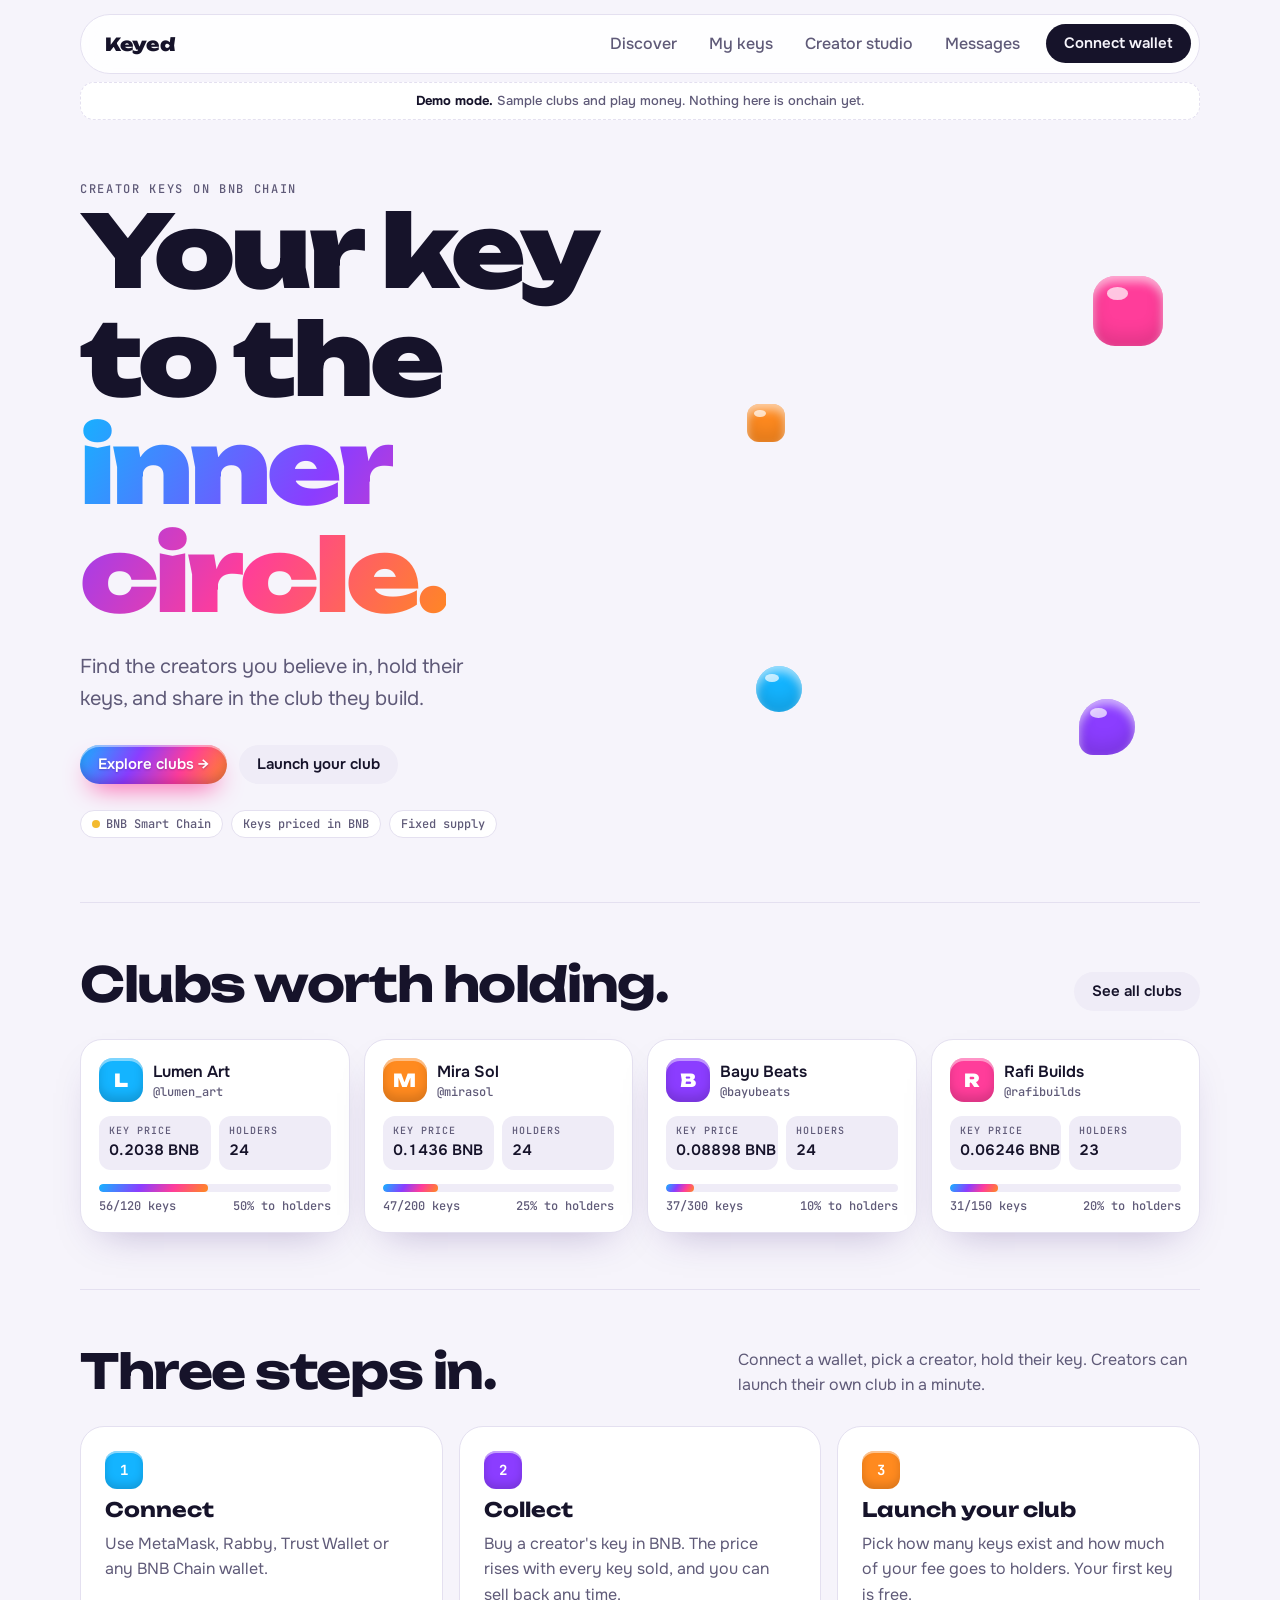
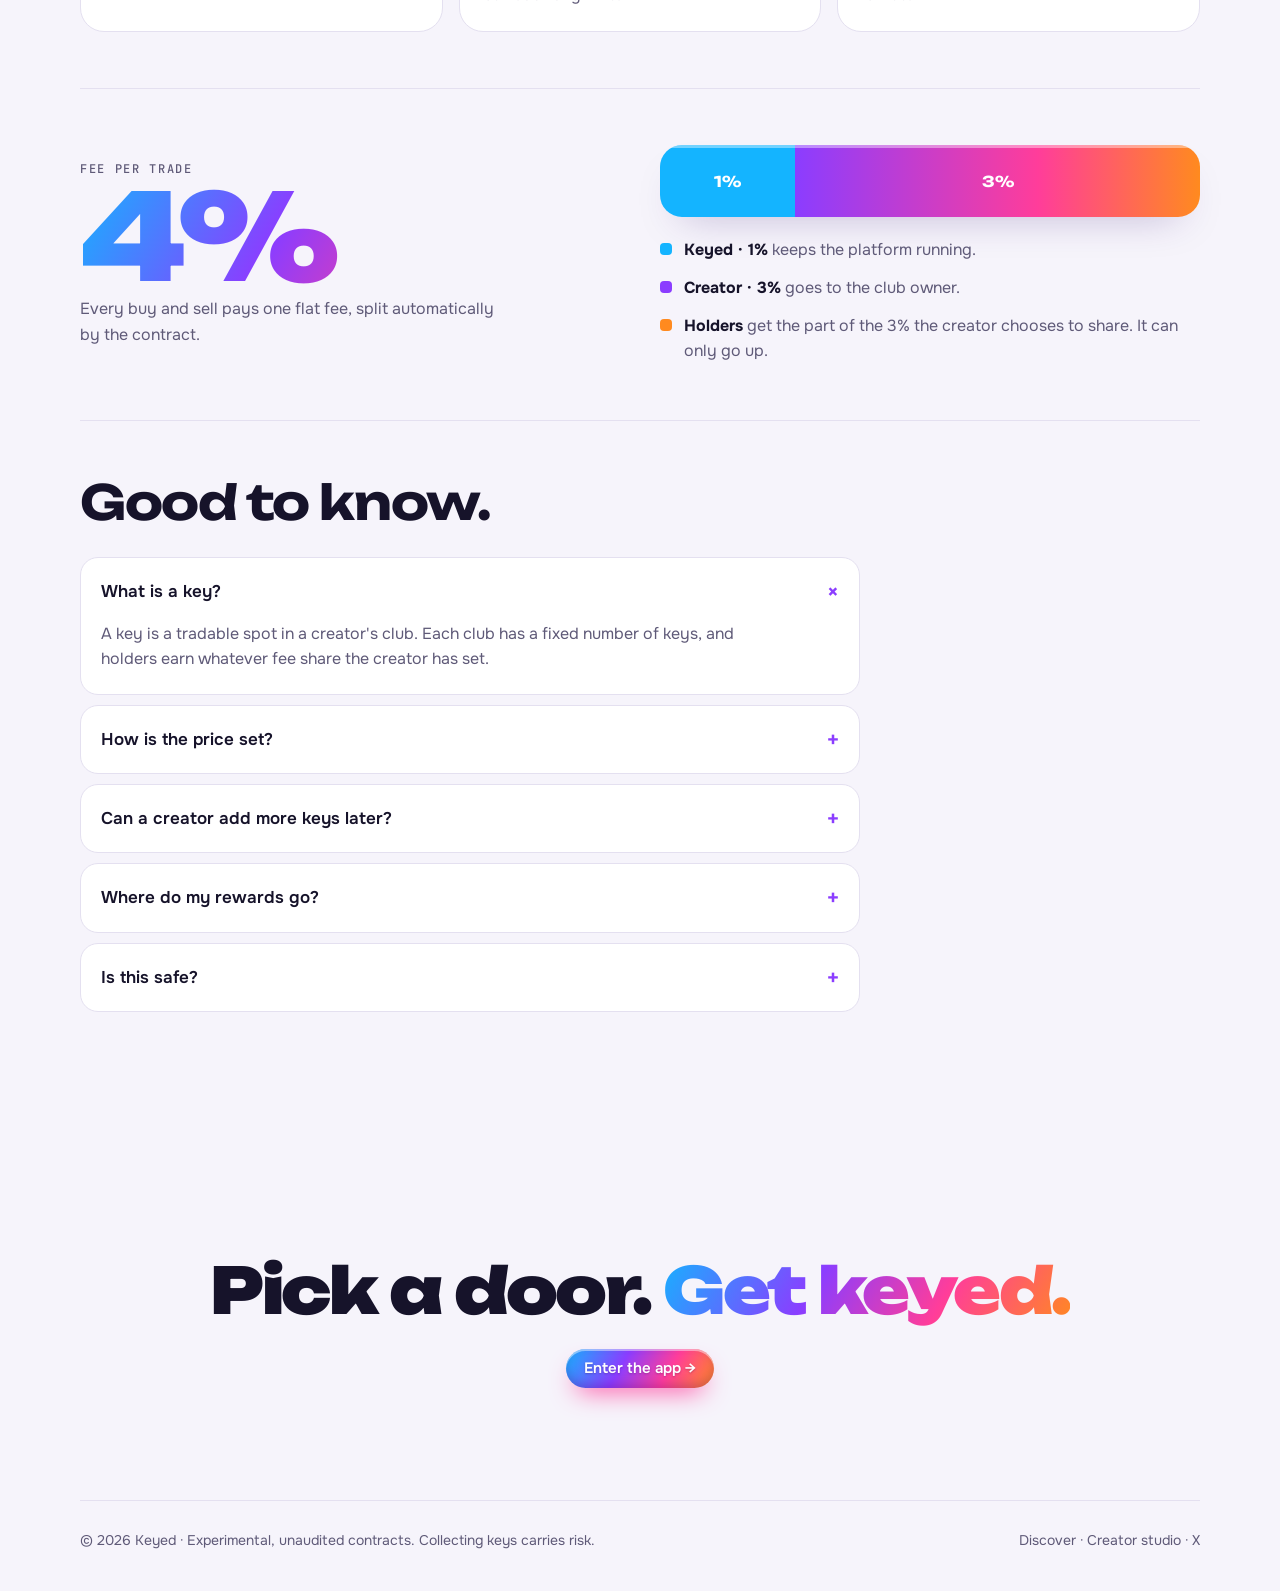
==== keyed-upload/index.html @ 1e24f91c "a" ====
<!doctype html>
<html lang="en">
<head>
<meta charset="utf-8">
<meta name="viewport" content="width=device-width, initial-scale=1, viewport-fit=cover">
<title>Keyed</title>
<meta name="description" content="Your key to the inner circle. Collect creator keys on BNB Chain.">
<meta name="theme-color" content="#f6f4fb">
<link rel="icon" type="image/webp" href="logo.webp">
<link rel="preconnect" href="https://fonts.googleapis.com">
<link rel="preconnect" href="https://fonts.gstatic.com" crossorigin>
<link rel="stylesheet" href="https://fonts.googleapis.com/css2?family=Unbounded:wght@500;700;900&family=Onest:wght@400;500;600;700&family=JetBrains+Mono:wght@500&display=swap">
<link rel="stylesheet" href="styles.css">
</head>
<body>
<div class="wrap">
  <nav class="nav">
    <div class="bar">
      <a class="brand" href="#/" aria-label="Keyed home"><img src="logo.webp" alt="">Keyed</a>
      <div class="links">
        <a href="#/explore" data-nav="explore">Discover</a>
        <a href="#/me" data-nav="me">My keys</a>
        <a href="#/launch" data-nav="launch">Creator studio</a>
        <a href="#/messages" data-nav="messages">Messages</a>
      </div>
      <button class="btn btn-dark" id="wallet" type="button">Connect wallet</button>
    </div>
    <div class="banner" id="banner" hidden></div>
  </nav>
  <main id="view" tabindex="-1"></main>
  <footer class="foot">
    <span>© 2026 Keyed · Experimental, unaudited contracts. Collecting keys carries risk.</span>
    <span><a href="#/explore">Discover</a> · <a href="#/launch">Creator studio</a> · <a id="xlink" href="https://x.com/" target="_blank" rel="noopener">X</a></span>
  </footer>
</div>
<nav class="dock" aria-label="App">
  <a href="#/explore" data-nav="explore"><svg viewBox="0 0 24 24" aria-hidden="true"><circle cx="12" cy="12" r="9"/><path d="m15.5 8.5-2 5-5 2 2-5z"/></svg>Discover</a>
  <a href="#/me" data-nav="me"><svg viewBox="0 0 24 24" aria-hidden="true"><circle cx="8" cy="12" r="4"/><path d="M12 12h9m-3 0v3m-3-3v2"/></svg>My keys</a>
  <a href="#/launch" data-nav="launch"><svg viewBox="0 0 24 24" aria-hidden="true"><path d="M12 3l2.2 5.8L20 11l-5.8 2.2L12 19l-2.2-5.8L4 11l5.8-2.2z"/></svg>Studio</a>
  <a href="#/messages" data-nav="messages"><svg viewBox="0 0 24 24" aria-hidden="true"><path d="M4 5h16v11H9l-5 4z"/></svg>Messages</a>
</nav>
<div class="toast" id="toast" role="status" hidden></div>
<div class="modal" id="walletModal" hidden>
  <div class="modal-card" role="dialog" aria-modal="true" aria-labelledby="wmTitle">
    <h3 id="wmTitle">Connect a wallet</h3>
    <div id="walletList" class="wallet-list"></div>
    <button class="btn btn-ghost" id="wmClose" type="button">Cancel</button>
  </div>
</div>
<script src="config.js"></script>
<script src="vendor/ethers.umd.min.js"></script>
<script src="app.js"></script>
<script type="module" src="privy.js"></script>
</body>
</html>
---- keyed-upload/styles.css ----
/* Layout: floating pill nav over a calm lilac ground; jelly-candy color is saved for keys, avatars and primary actions. */
:root{
  --bg:#f6f4fb;
  --surface:#ffffff;
  --sunk:#efecf7;
  --ink:#16132a;
  --muted:#5f5a78;
  --line:#e4e0f0;
  --cyan:#14b4ff;
  --violet:#8b3dff;
  --pink:#ff3d9a;
  --orange:#ff8a1f;
  --good:#0f9d63;
  --bad:#e5484d;
  --jelly:linear-gradient(120deg,var(--cyan),var(--violet) 38%,var(--pink) 68%,var(--orange));
  --shadow:0 18px 40px -22px rgba(60,30,120,.35);
  --display:"Unbounded","Arial Black",system-ui,sans-serif;
  --body:"Onest",system-ui,-apple-system,"Segoe UI",sans-serif;
  --mono:"JetBrains Mono",ui-monospace,Menlo,monospace;
  color-scheme:light;
}
@media (prefers-color-scheme:dark){:root:not([data-theme="light"]){
  --bg:#0f0d1c;--surface:#1a1730;--sunk:#14122a;--ink:#f3f0ff;--muted:#a9a3c6;--line:#2c2846;
  --good:#3ccf8e;--bad:#ff6b70;--shadow:0 18px 40px -22px rgba(0,0,0,.7);color-scheme:dark}}
:root[data-theme="dark"]{
  --bg:#0f0d1c;--surface:#1a1730;--sunk:#14122a;--ink:#f3f0ff;--muted:#a9a3c6;--line:#2c2846;
  --good:#3ccf8e;--bad:#ff6b70;--shadow:0 18px 40px -22px rgba(0,0,0,.7);color-scheme:dark}

*{box-sizing:border-box}
html{-webkit-text-size-adjust:100%}
body{margin:0;background:var(--bg);color:var(--ink);font:400 16px/1.6 var(--body);padding-inline:16px;overflow-x:hidden;padding-bottom:env(safe-area-inset-bottom,0px)}
img{max-width:100%}
[hidden]{display:none!important}
.wrap{max-width:1120px;margin:0 auto}
a{color:inherit}
:focus-visible{outline:3px solid var(--violet);outline-offset:3px;border-radius:8px}
h1,h2,h3{font-family:var(--display);text-wrap:balance;margin:0;line-height:1.08}
p{margin:0}
.eyebrow{font:500 12px/1.2 var(--mono);letter-spacing:.14em;text-transform:uppercase;color:var(--muted)}
.grad{background:var(--jelly);-webkit-background-clip:text;background-clip:text;color:transparent}
.muted{color:var(--muted)}
.mono{font-family:var(--mono);font-size:.9em}
.num{font-variant-numeric:tabular-nums}
.up{color:var(--good)}.down{color:var(--bad)}

/* nav */
.nav{position:sticky;top:env(safe-area-inset-top,0px);z-index:10;padding-block:14px}
.bar{display:flex;align-items:center;gap:12px;background:color-mix(in srgb,var(--surface) 84%,transparent);-webkit-backdrop-filter:blur(14px);backdrop-filter:blur(14px);border:1px solid var(--line);border-radius:999px;padding:8px 8px 8px 16px}
.brand{display:flex;align-items:center;gap:8px;text-decoration:none;font:900 18px/1 var(--display);letter-spacing:-.02em}
.brand img{height:28px;width:auto}
.links{display:flex;gap:4px;margin-left:auto}
.links a{text-decoration:none;font-weight:500;color:var(--muted);padding:8px 14px;border-radius:999px}
.links a:hover{color:var(--ink);background:var(--sunk)}
.links a.on{color:var(--ink);background:var(--sunk)}
.banner{margin-top:8px;text-align:center;font-size:13px;font-weight:500;padding:8px 14px;border-radius:14px;background:var(--surface);border:1px dashed var(--line);color:var(--muted)}
.banner b{color:var(--ink)}
.banner button{font:inherit;font-weight:600;color:var(--violet);background:none;border:0;cursor:pointer;text-decoration:underline;padding:0}
.dock{display:none}
@media (max-width:700px){
  .links{display:none}
  .bar .btn{margin-left:auto}
  .dock{display:flex;position:fixed;left:16px;right:16px;bottom:calc(12px + env(safe-area-inset-bottom,0px));z-index:15;background:color-mix(in srgb,var(--surface) 90%,transparent);-webkit-backdrop-filter:blur(14px);backdrop-filter:blur(14px);border:1px solid var(--line);border-radius:999px;padding:6px;box-shadow:var(--shadow)}
  .dock{border-radius:24px}
  .dock a{flex:1;display:flex;flex-direction:column;align-items:center;gap:3px;text-align:center;text-decoration:none;font-weight:600;font-size:11px;color:var(--muted);padding:8px 4px;border-radius:18px}
  .dock svg{width:22px;height:22px;fill:none;stroke:currentColor;stroke-width:1.8;stroke-linecap:round;stroke-linejoin:round}
  .dock a.on{background:var(--ink);color:var(--bg)}
  body{padding-bottom:calc(96px + env(safe-area-inset-bottom,0px))}
}

/* buttons */
.btn{appearance:none;border:0;cursor:pointer;font:600 15px/1 var(--body);border-radius:999px;padding:12px 18px;text-decoration:none;display:inline-flex;align-items:center;justify-content:center;gap:8px;transition:transform .15s ease,opacity .15s;white-space:nowrap;color:var(--ink);background:transparent}
.btn:hover:not(:disabled){transform:translateY(-2px)}
.btn:disabled{opacity:.5;cursor:not-allowed}
.btn-dark{background:var(--ink);color:var(--bg)}
.btn-ghost{background:var(--sunk);color:var(--ink)}
.btn-jelly{background:var(--jelly);color:#fff;box-shadow:inset 0 2px 0 rgba(255,255,255,.45),inset 0 -4px 10px rgba(80,0,120,.25),0 12px 26px -10px var(--pink);text-shadow:0 1px 2px rgba(60,0,80,.3)}
.btn-jelly:disabled{background:var(--sunk);color:var(--muted);box-shadow:none;text-shadow:none;opacity:1}
.btn-sell{background:var(--surface);color:var(--bad);border:1.5px solid var(--bad)}
.btn-sm{padding:8px 12px;font-size:13px}
.btn-block{width:100%}

/* hero */
.hero{display:grid;grid-template-columns:1.15fr .85fr;align-items:center;gap:32px;padding-block:48px 64px}
.hero h1{font-size:clamp(42px,8vw,100px);font-weight:900;letter-spacing:-.04em}
.lede{font-size:clamp(17px,2vw,20px);color:var(--muted);max-width:32ch;margin-block:22px 30px!important}
.cta{display:flex;flex-wrap:wrap;gap:12px;align-items:center}
.chain{margin-top:26px;display:flex;flex-wrap:wrap;gap:8px}
.chip{display:inline-flex;align-items:center;gap:6px;font:500 12px/1 var(--mono);border:1px solid var(--line);background:var(--surface);border-radius:999px;padding:7px 11px;color:var(--muted)}
.chip i{width:8px;height:8px;border-radius:50%;background:#f3ba2f}
.stage{position:relative;aspect-ratio:1/1.15;max-width:100%;display:grid;place-items:center}
.stage .logo{width:min(62%,290px);filter:drop-shadow(0 30px 40px rgba(139,61,255,.28));animation:bob 6s ease-in-out infinite}
.blob{position:absolute;box-shadow:inset 0 6px 10px rgba(255,255,255,.6),inset 0 -10px 18px rgba(0,0,0,.12);animation:bob 7s ease-in-out infinite}
.blob::after{content:"";position:absolute;top:16%;left:20%;width:30%;height:18%;border-radius:50%;background:rgba(255,255,255,.7)}
.b1{width:70px;height:70px;background:var(--pink);top:6%;right:8%;animation-delay:-2s;border-radius:22px}
.b2{width:46px;height:46px;background:var(--cyan);bottom:12%;left:4%;animation-delay:-4s;border-radius:50%}
.b3{width:38px;height:38px;background:var(--orange);top:30%;left:2%;animation-delay:-1s;border-radius:12px}
.b4{width:56px;height:56px;background:var(--violet);bottom:4%;right:14%;animation-delay:-3s;border-radius:50% 50% 50% 14px}
@keyframes bob{0%,100%{transform:translateY(0) rotate(0)}50%{transform:translateY(-14px) rotate(4deg)}}
@media (max-width:820px){.hero{grid-template-columns:1fr;padding-block:16px 40px}.stage{order:-1;max-width:300px;margin:0 auto;width:100%}}

/* sections */
.sec{padding-block:56px;border-top:1px solid var(--line)}
.head{display:flex;flex-wrap:wrap;justify-content:space-between;align-items:end;gap:16px;margin-bottom:28px}
.head h2{font-size:clamp(28px,4.4vw,48px);font-weight:700;letter-spacing:-.03em;max-width:18ch}
.head p{color:var(--muted);max-width:42ch}
.page-title{padding-block:28px 24px;display:flex;flex-wrap:wrap;gap:16px;align-items:end;justify-content:space-between}
.page-title h1{font-size:clamp(32px,5vw,56px);font-weight:900;letter-spacing:-.04em}

.steps{display:grid;grid-template-columns:repeat(3,1fr);gap:16px}
.step{background:var(--surface);border:1px solid var(--line);border-radius:24px;padding:24px;display:flex;flex-direction:column;gap:10px;min-width:0}
.step .n{font:700 14px var(--mono);width:38px;height:38px;border-radius:12px;display:grid;place-items:center;color:#fff;box-shadow:inset 0 2px 0 rgba(255,255,255,.5),inset 0 -4px 8px rgba(0,0,0,.15)}
.step:nth-child(1) .n{background:var(--cyan)}.step:nth-child(2) .n{background:var(--violet)}.step:nth-child(3) .n{background:var(--orange)}
.step h3{font-size:20px;font-weight:700}
.step p{color:var(--muted)}
@media (max-width:820px){.steps{grid-template-columns:1fr}}

/* key cards */
.keys{display:grid;grid-template-columns:repeat(4,1fr);gap:14px}
.key{background:var(--surface);border:1px solid var(--line);border-radius:22px;padding:18px;display:flex;flex-direction:column;gap:14px;box-shadow:var(--shadow);min-width:0;text-decoration:none;transition:transform .2s ease}
.key:hover{transform:translateY(-4px)}
.who{display:flex;align-items:center;gap:10px;min-width:0}
.who>div{min-width:0}
.who b{display:block;font-weight:600;white-space:nowrap;overflow:hidden;text-overflow:ellipsis}
.who>div>span{display:block;font:500 12px var(--mono);color:var(--muted);white-space:nowrap;overflow:hidden;text-overflow:ellipsis}
.av{flex:none;width:44px;height:44px;border-radius:14px;display:grid;place-items:center;font:900 18px var(--display);color:#fff;box-shadow:inset 0 3px 0 rgba(255,255,255,.45),inset 0 -6px 10px rgba(0,0,0,.15);overflow:hidden;position:relative}
.av img{position:absolute;inset:0;width:100%;height:100%;object-fit:cover}
.av.lg{width:88px;height:88px;border-radius:26px;font-size:36px}
.av.sm{width:32px;height:32px;border-radius:10px;font-size:13px}
.stats{display:grid;grid-template-columns:1fr 1fr;gap:8px;font-variant-numeric:tabular-nums}
.stats div{background:var(--sunk);border-radius:12px;padding:8px 10px;min-width:0}
.stats small{display:block;font:500 10px var(--mono);letter-spacing:.1em;text-transform:uppercase;color:var(--muted)}
.stats strong{font-weight:600;font-size:15px;white-space:nowrap}
.supply{height:8px;border-radius:99px;background:var(--sunk);overflow:hidden}
.supply i{display:block;height:100%;background:var(--jelly);border-radius:99px;min-width:4px}
.meta{display:flex;justify-content:space-between;gap:8px;font:500 12px var(--mono);color:var(--muted)}
@media (max-width:980px){.keys{grid-template-columns:repeat(2,1fr)}}
@media (max-width:480px){.keys{grid-template-columns:1fr}}

/* explore toolbar */
.tools{display:flex;flex-wrap:wrap;gap:10px;margin-bottom:20px}
.input,.select,textarea.input{font:500 15px var(--body);color:var(--ink);background:var(--surface);border:1px solid var(--line);border-radius:14px;padding:12px 14px;min-width:0}
.tools .input{flex:1 1 220px}
.seg{display:flex;background:var(--sunk);border-radius:999px;padding:4px;gap:2px}
.seg button{font:600 13px var(--body);border:0;background:transparent;color:var(--muted);padding:8px 12px;border-radius:999px;cursor:pointer}
.seg button.on{background:var(--surface);color:var(--ink);box-shadow:0 1px 3px rgba(0,0,0,.08)}

/* layout grids */
.split2{display:grid;grid-template-columns:minmax(0,1.5fr) minmax(0,1fr);gap:20px;align-items:start}
@media (max-width:900px){.split2{grid-template-columns:1fr}}
.panel{background:var(--surface);border:1px solid var(--line);border-radius:24px;padding:22px;min-width:0}
.panel h3{font-size:16px;font-weight:700;margin-bottom:14px}
.stack{display:flex;flex-direction:column;gap:20px;min-width:0}

/* club page */
.profile{display:flex;gap:20px;align-items:center;flex-wrap:wrap}
.profile h1{font-size:clamp(28px,4.4vw,44px);font-weight:900;letter-spacing:-.03em;overflow-wrap:anywhere}
.profile .sub{display:flex;flex-wrap:wrap;gap:8px;margin-top:8px}
.bio{margin-top:16px!important;color:var(--muted);max-width:60ch;overflow-wrap:anywhere}
.kpis{display:grid;grid-template-columns:repeat(4,1fr);gap:10px;margin-top:20px}
.kpi{background:var(--sunk);border-radius:16px;padding:12px 14px;min-width:0}
.kpi small{display:block;font:500 10px var(--mono);letter-spacing:.1em;text-transform:uppercase;color:var(--muted)}
.kpi strong{font:700 18px var(--body);font-variant-numeric:tabular-nums;white-space:nowrap}
@media (max-width:600px){.kpis{grid-template-columns:repeat(2,1fr)}}
.curve svg{width:100%;height:auto;display:block}
.curve text{font:500 10px var(--mono);fill:var(--muted)}

.trade .tabs{display:grid;grid-template-columns:1fr 1fr;background:var(--sunk);border-radius:999px;padding:4px;margin-bottom:16px}
.trade .tabs button{font:700 14px var(--body);border:0;background:transparent;color:var(--muted);padding:10px;border-radius:999px;cursor:pointer}
.trade .tabs button.on{background:var(--surface);color:var(--ink);box-shadow:0 1px 3px rgba(0,0,0,.08)}
.stepper{display:flex;align-items:center;gap:8px;margin-bottom:14px}
.stepper button{width:44px;height:44px;border-radius:14px;border:1px solid var(--line);background:var(--surface);color:var(--ink);font:700 20px var(--body);cursor:pointer}
.stepper input{flex:1;text-align:center;font:700 22px var(--body);font-variant-numeric:tabular-nums}
.rows{display:flex;flex-direction:column;gap:8px;margin-bottom:16px;font-size:14px}
.rows div{display:flex;justify-content:space-between;gap:10px}
.rows dt{color:var(--muted)}
.rows dd{margin:0;font-weight:600;font-variant-numeric:tabular-nums;text-align:right}
.rows .total{border-top:1px dashed var(--line);padding-top:8px;font-size:16px}
.note{font-size:13px;color:var(--muted);margin-top:10px!important}

.list{display:flex;flex-direction:column}
.li{display:flex;align-items:center;gap:12px;padding-block:10px;border-top:1px solid var(--line);min-width:0;text-decoration:none}
.li:first-child{border-top:0}
.li .grow{flex:1;min-width:0}
.li .grow b{display:block;font-weight:600;font-size:14px;white-space:nowrap;overflow:hidden;text-overflow:ellipsis}
.li .grow span{display:block;font-size:12px;color:var(--muted)}
.li .right{text-align:right;font-variant-numeric:tabular-nums;font-size:14px;font-weight:600;white-space:nowrap}
.li .right .tag{display:inline-block;margin-bottom:4px}
.li .right span:not(.tag){display:block;font-size:12px;font-weight:500;color:var(--muted)}
.tag{font:700 11px/1 var(--mono);text-transform:uppercase;letter-spacing:.06em;padding:5px 8px;border-radius:8px}
.tag.buy{background:color-mix(in srgb,var(--good) 16%,transparent);color:var(--good)}
.tag.sell{background:color-mix(in srgb,var(--bad) 16%,transparent);color:var(--bad)}
.empty{padding:28px 10px;text-align:center;color:var(--muted)}
.empty b{display:block;color:var(--ink);font-size:16px;margin-bottom:4px}

/* forms */
.form{display:grid;gap:18px}
.field{display:grid;gap:6px;min-width:0}
.field label{font-weight:600;font-size:14px}
.field .hint{font-size:13px;color:var(--muted)}
.field .input{width:100%}
textarea.input{resize:vertical;min-height:90px;font-family:var(--body)}
.range{display:flex;align-items:center;gap:12px}
.range input{flex:1;accent-color:var(--violet)}
.range output{font:700 15px var(--body);font-variant-numeric:tabular-nums;min-width:56px;text-align:right}
.two{display:grid;grid-template-columns:1fr 1fr;gap:14px}
@media (max-width:560px){.two{grid-template-columns:1fr}}

/* fees */
.fees{display:grid;grid-template-columns:1fr 1fr;gap:40px;align-items:center}
.splitbar{display:flex;height:72px;border-radius:22px;overflow:hidden;box-shadow:var(--shadow)}
.splitbar div{display:flex;align-items:center;justify-content:center;color:#fff;font:700 15px var(--display);box-shadow:inset 0 3px 0 rgba(255,255,255,.4)}
.legend{list-style:none;padding:0;margin:20px 0 0;display:grid;gap:12px}
.legend li{display:flex;gap:12px;align-items:baseline}
.legend i{flex:none;width:12px;height:12px;border-radius:4px}
.legend span{color:var(--muted)}
.big{font:900 clamp(64px,10vw,120px)/1 var(--display);letter-spacing:-.05em}
@media (max-width:820px){.fees{grid-template-columns:1fr}}

.faq{display:grid;gap:10px;max-width:780px}
details{background:var(--surface);border:1px solid var(--line);border-radius:18px;padding:4px 20px}
summary{cursor:pointer;list-style:none;font-weight:600;font-size:17px;padding-block:16px;display:flex;justify-content:space-between;gap:16px}
summary::-webkit-details-marker{display:none}
summary::after{content:"+";font:700 20px var(--mono);color:var(--violet);transition:transform .2s}
details[open] summary::after{transform:rotate(45deg)}
details p{margin:0 0 18px;color:var(--muted);max-width:62ch}

.closer{text-align:center;padding-block:72px}
.closer img{height:96px;width:auto;margin:0 auto 20px;display:block}
.closer h2{font-size:clamp(32px,6vw,64px);font-weight:900;letter-spacing:-.04em;margin-bottom:24px}

.foot{border-top:1px solid var(--line);padding-block:28px 40px;margin-top:40px;display:flex;flex-wrap:wrap;justify-content:space-between;gap:12px;color:var(--muted);font-size:14px}
.foot a{text-decoration:none}

/* portfolio */
.sum{display:grid;grid-template-columns:repeat(3,1fr);gap:14px;margin-bottom:20px}
.sum .panel{display:flex;flex-direction:column;gap:6px}
.sum strong{font:900 clamp(22px,3vw,30px) var(--display);letter-spacing:-.02em;font-variant-numeric:tabular-nums}
@media (max-width:760px){.sum{grid-template-columns:1fr}}

/* toast + modal */
.toast{position:fixed;left:50%;bottom:calc(24px + env(safe-area-inset-bottom,0px));transform:translateX(-50%);background:var(--ink);color:var(--bg);padding:12px 18px;border-radius:16px;font-weight:500;font-size:14px;max-width:calc(100% - 32px);width:max-content;text-align:center;z-index:40;box-shadow:var(--shadow)}
.toast a{color:inherit;font-weight:700}
.toast.err{background:var(--bad);color:#fff}
@media (max-width:700px){.toast{bottom:calc(84px + env(safe-area-inset-bottom,0px))}}
.modal{position:fixed;inset:0;z-index:50;background:rgba(15,10,30,.45);display:grid;place-items:center;padding:16px}
.modal-card{background:var(--surface);border:1px solid var(--line);border-radius:24px;padding:24px;width:min(380px,100%);display:grid;gap:14px;box-shadow:var(--shadow)}
.modal-card h3{font-size:20px}
.wallet-list{display:grid;gap:8px}
.wallet-list button{display:flex;align-items:center;gap:12px;width:100%;border:1px solid var(--line);background:var(--sunk);color:var(--ink);border-radius:14px;padding:12px;font:600 15px var(--body);cursor:pointer;text-align:left}
.wallet-list button:hover{border-color:var(--violet)}
.wallet-list img{width:28px;height:28px;border-radius:8px}

.skeleton{background:linear-gradient(90deg,var(--sunk),var(--surface),var(--sunk));background-size:200% 100%;animation:sh 1.4s linear infinite;border-radius:22px;min-height:190px}
@keyframes sh{to{background-position:-200% 0}}
@media (prefers-reduced-motion:reduce){*{animation:none!important;transition:none!important}}
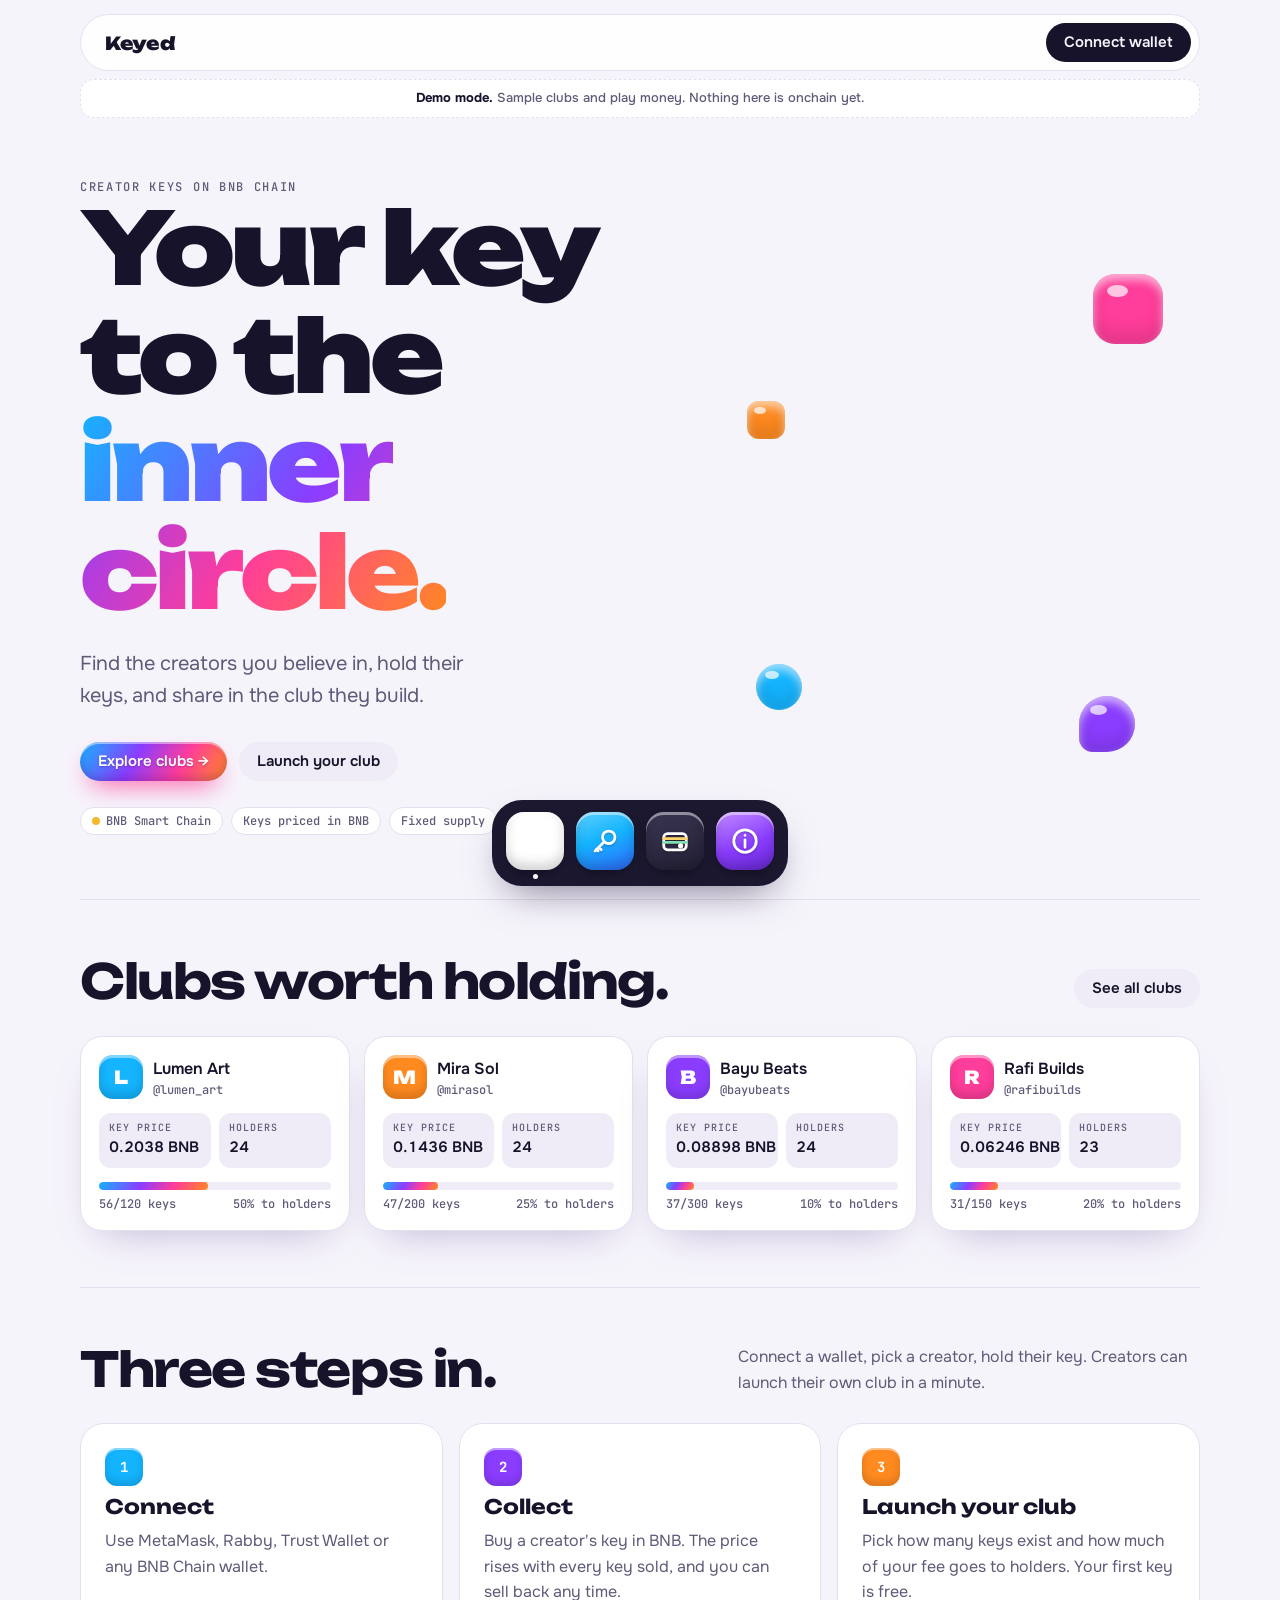
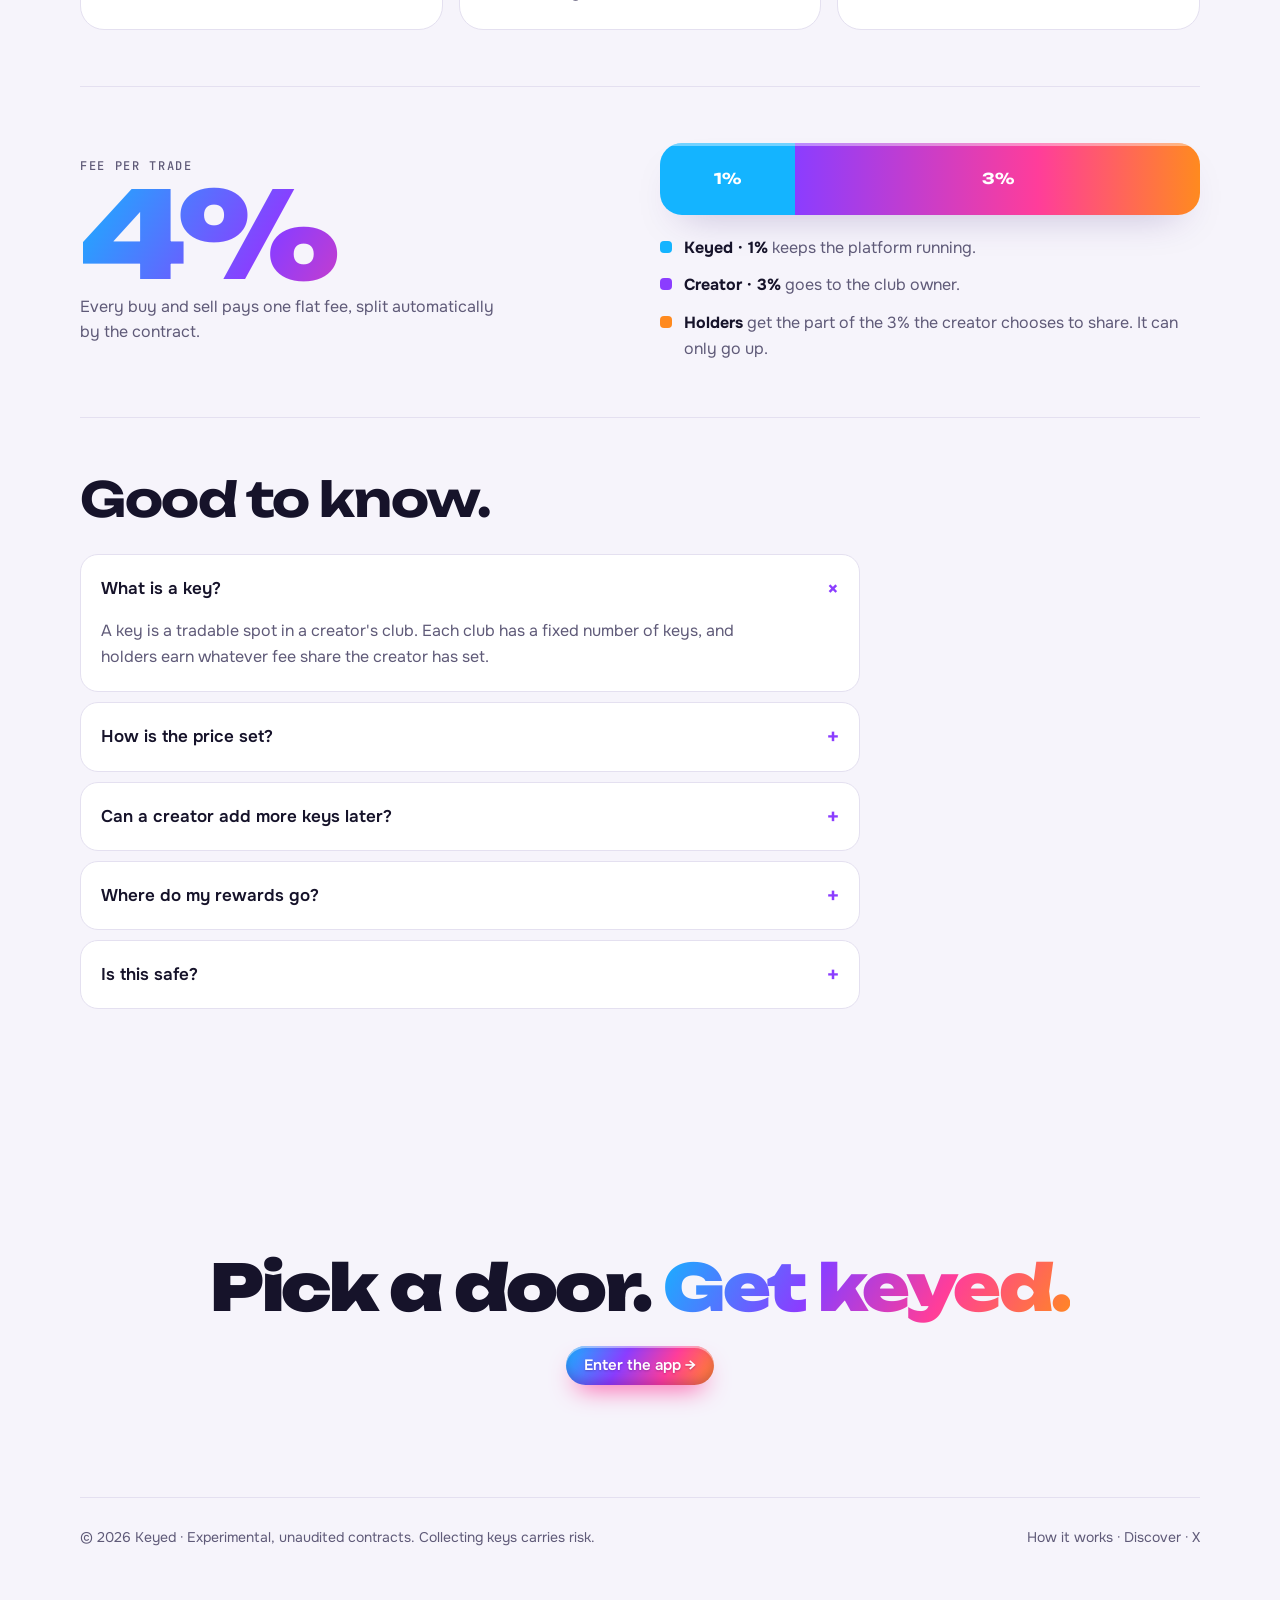
==== commit 81767749: "k" ====
--- a/keyed-upload/index.html
+++ b/keyed-upload/index.html
@@ -17,27 +17,27 @@
   <nav class="nav">
     <div class="bar">
       <a class="brand" href="#/" aria-label="Keyed home"><img src="logo.webp" alt="">Keyed</a>
-      <div class="links">
-        <a href="#/explore" data-nav="explore">Discover</a>
-        <a href="#/me" data-nav="me">My keys</a>
-        <a href="#/launch" data-nav="launch">Creator studio</a>
-        <a href="#/messages" data-nav="messages">Messages</a>
-      </div>
       <button class="btn btn-dark" id="wallet" type="button">Connect wallet</button>
     </div>
     <div class="banner" id="banner" hidden></div>
   </nav>
+  <nav class="tabbar" id="tabbar" aria-label="App sections">
+    <a href="#/explore" data-nav="explore"><svg viewBox="0 0 24 24" aria-hidden="true"><circle cx="12" cy="12" r="9"/><path d="m15.5 8.5-2.2 4.8-4.8 2.2 2.2-4.8z"/></svg>Discover</a>
+    <a href="#/me" data-nav="me"><svg viewBox="0 0 24 24" aria-hidden="true"><circle cx="8.5" cy="15.5" r="4.5"/><path d="m11.7 12.3 8.3-8.3m-3 3 2.5 2.5m-5-0 2 2"/></svg>My keys</a>
+    <a href="#/launch" data-nav="launch"><svg viewBox="0 0 24 24" aria-hidden="true"><path d="M10 3.5l1.9 5 5 1.9-5 1.9-1.9 5-1.9-5-5-1.9 5-1.9z"/><path d="M18 3v4m-2-2h4M18 15v4m-2-2h4"/></svg>Creator studio</a>
+    <a href="#/messages" data-nav="messages"><svg viewBox="0 0 24 24" aria-hidden="true"><path d="M20 11.5a8 8 0 0 1-11.6 7.1L4 20l1.4-4.2A8 8 0 1 1 20 11.5z"/></svg>Messages</a>
+  </nav>
   <main id="view" tabindex="-1"></main>
   <footer class="foot">
     <span>© 2026 Keyed · Experimental, unaudited contracts. Collecting keys carries risk.</span>
-    <span><a href="#/explore">Discover</a> · <a href="#/launch">Creator studio</a> · <a id="xlink" href="https://x.com/" target="_blank" rel="noopener">X</a></span>
+    <span><a href="#/info">How it works</a> · <a href="#/explore">Discover</a> · <a id="xlink" href="https://x.com/" target="_blank" rel="noopener">X</a></span>
   </footer>
 </div>
-<nav class="dock" aria-label="App">
-  <a href="#/explore" data-nav="explore"><svg viewBox="0 0 24 24" aria-hidden="true"><circle cx="12" cy="12" r="9"/><path d="m15.5 8.5-2 5-5 2 2-5z"/></svg>Discover</a>
-  <a href="#/me" data-nav="me"><svg viewBox="0 0 24 24" aria-hidden="true"><circle cx="8" cy="12" r="4"/><path d="M12 12h9m-3 0v3m-3-3v2"/></svg>My keys</a>
-  <a href="#/launch" data-nav="launch"><svg viewBox="0 0 24 24" aria-hidden="true"><path d="M12 3l2.2 5.8L20 11l-5.8 2.2L12 19l-2.2-5.8L4 11l5.8-2.2z"/></svg>Studio</a>
-  <a href="#/messages" data-nav="messages"><svg viewBox="0 0 24 24" aria-hidden="true"><path d="M4 5h16v11H9l-5 4z"/></svg>Messages</a>
+<nav class="dock" aria-label="Shortcuts">
+  <a class="tile t-home" href="#/" data-dock="home" aria-label="Keyed home"><img src="logo.webp" alt=""></a>
+  <a class="tile t-key" href="#/explore" data-dock="app" aria-label="Open the app"><svg viewBox="0 0 24 24" aria-hidden="true"><circle cx="15" cy="9" r="5"/><path d="M11.4 12.6 4 20m3-3 2 2m-4-0.5 1.5 1.5"/></svg></a>
+  <button class="tile t-wallet" id="dockWallet" type="button" data-dock="wallet" aria-label="Wallet"><svg viewBox="0 0 24 24" aria-hidden="true"><rect x="3" y="6" width="18" height="13" rx="3"/><path d="M3 10h18" stroke="#ffd36a"/><path d="M3 13h18" stroke="#7fe0b0"/><circle cx="16.5" cy="15.8" r="1"/></svg></button>
+  <a class="tile t-info" href="#/info" data-dock="info" aria-label="How Keyed works"><svg viewBox="0 0 24 24" aria-hidden="true"><circle cx="12" cy="12" r="9"/><path d="M12 11v6M12 7.5v.01"/></svg></a>
 </nav>
 <div class="toast" id="toast" role="status" hidden></div>
 <div class="modal" id="walletModal" hidden>
--- a/keyed-upload/styles.css
+++ b/keyed-upload/styles.css
@@ -55,17 +55,30 @@
 .banner{margin-top:8px;text-align:center;font-size:13px;font-weight:500;padding:8px 14px;border-radius:14px;background:var(--surface);border:1px dashed var(--line);color:var(--muted)}
 .banner b{color:var(--ink)}
 .banner button{font:inherit;font-weight:600;color:var(--violet);background:none;border:0;cursor:pointer;text-decoration:underline;padding:0}
-.dock{display:none}
-@media (max-width:700px){
-  .links{display:none}
-  .bar .btn{margin-left:auto}
-  .dock{display:flex;position:fixed;left:16px;right:16px;bottom:calc(12px + env(safe-area-inset-bottom,0px));z-index:15;background:color-mix(in srgb,var(--surface) 90%,transparent);-webkit-backdrop-filter:blur(14px);backdrop-filter:blur(14px);border:1px solid var(--line);border-radius:999px;padding:6px;box-shadow:var(--shadow)}
-  .dock{border-radius:24px}
-  .dock a{flex:1;display:flex;flex-direction:column;align-items:center;gap:3px;text-align:center;text-decoration:none;font-weight:600;font-size:11px;color:var(--muted);padding:8px 4px;border-radius:18px}
-  .dock svg{width:22px;height:22px;fill:none;stroke:currentColor;stroke-width:1.8;stroke-linecap:round;stroke-linejoin:round}
-  .dock a.on{background:var(--ink);color:var(--bg)}
-  body{padding-bottom:calc(96px + env(safe-area-inset-bottom,0px))}
-}
+.bar .btn{margin-left:auto}
+
+/* section tabs (icon over label), shown on app pages */
+.tabbar{display:grid;grid-template-columns:repeat(4,1fr);gap:4px;background:var(--sunk);border-radius:28px;padding:6px;margin-top:10px}
+.tabbar a{display:flex;flex-direction:column;align-items:center;gap:4px;padding:10px 4px 9px;border-radius:22px;text-decoration:none;color:var(--muted);font-weight:500;font-size:14px;text-align:center;line-height:1.2;min-width:0}
+.tabbar a:hover{color:var(--ink)}
+.tabbar a.on{background:var(--surface);color:var(--ink);box-shadow:0 2px 10px -4px rgba(60,30,120,.25)}
+.tabbar a.on svg{stroke:var(--violet)}
+.tabbar svg{width:26px;height:26px;fill:none;stroke:currentColor;stroke-width:1.7;stroke-linecap:round;stroke-linejoin:round}
+@media (max-width:420px){.tabbar a{font-size:12.5px}.tabbar svg{width:24px;height:24px}}
+
+/* bottom dock of jelly app tiles */
+.dock{position:fixed;left:50%;transform:translateX(-50%);bottom:calc(14px + env(safe-area-inset-bottom,0px));z-index:15;display:flex;gap:12px;padding:12px 14px 16px;background:#1b1830;border-radius:30px;box-shadow:0 18px 40px -16px rgba(20,10,50,.55)}
+.tile{position:relative;width:58px;height:58px;border-radius:18px;display:grid;place-items:center;border:0;cursor:pointer;padding:0;text-decoration:none;box-shadow:inset 0 3px 0 rgba(255,255,255,.45),inset 0 -6px 12px rgba(0,0,0,.18),0 6px 14px -6px rgba(0,0,0,.5);transition:transform .15s ease}
+.tile:hover{transform:translateY(-3px)}
+.tile svg{width:30px;height:30px;fill:none;stroke:#fff;stroke-width:2.2;stroke-linecap:round;stroke-linejoin:round;filter:drop-shadow(0 1px 1px rgba(0,0,0,.25))}
+.tile.t-home{background:#fff}
+.tile.t-home img{height:38px;width:auto}
+.tile.t-key{background:linear-gradient(160deg,#5fd0ff,var(--cyan) 45%,#2f6bff)}
+.tile.t-wallet{background:linear-gradient(160deg,#3a3552,#232036)}
+.tile.t-info{background:linear-gradient(160deg,#c08bff,var(--violet) 55%,#6a28d9)}
+.tile.on::after{content:"";position:absolute;bottom:-9px;left:50%;width:5px;height:5px;margin-left:-2.5px;border-radius:50%;background:#fff}
+body{padding-bottom:calc(110px + env(safe-area-inset-bottom,0px))}
+@media (max-width:420px){.dock{gap:10px;padding:10px 12px 14px}.tile{width:54px;height:54px}}
 
 /* buttons */
 .btn{appearance:none;border:0;cursor:pointer;font:600 15px/1 var(--body);border-radius:999px;padding:12px 18px;text-decoration:none;display:inline-flex;align-items:center;justify-content:center;gap:8px;transition:transform .15s ease,opacity .15s;white-space:nowrap;color:var(--ink);background:transparent}
@@ -238,10 +251,10 @@
 @media (max-width:760px){.sum{grid-template-columns:1fr}}
 
 /* toast + modal */
-.toast{position:fixed;left:50%;bottom:calc(24px + env(safe-area-inset-bottom,0px));transform:translateX(-50%);background:var(--ink);color:var(--bg);padding:12px 18px;border-radius:16px;font-weight:500;font-size:14px;max-width:calc(100% - 32px);width:max-content;text-align:center;z-index:40;box-shadow:var(--shadow)}
+.toast{position:fixed;left:50%;bottom:calc(104px + env(safe-area-inset-bottom,0px));transform:translateX(-50%);background:var(--ink);color:var(--bg);padding:12px 18px;border-radius:16px;font-weight:500;font-size:14px;max-width:calc(100% - 32px);width:max-content;text-align:center;z-index:40;box-shadow:var(--shadow)}
 .toast a{color:inherit;font-weight:700}
 .toast.err{background:var(--bad);color:#fff}
-@media (max-width:700px){.toast{bottom:calc(84px + env(safe-area-inset-bottom,0px))}}
+
 .modal{position:fixed;inset:0;z-index:50;background:rgba(15,10,30,.45);display:grid;place-items:center;padding:16px}
 .modal-card{background:var(--surface);border:1px solid var(--line);border-radius:24px;padding:24px;width:min(380px,100%);display:grid;gap:14px;box-shadow:var(--shadow)}
 .modal-card h3{font-size:20px}
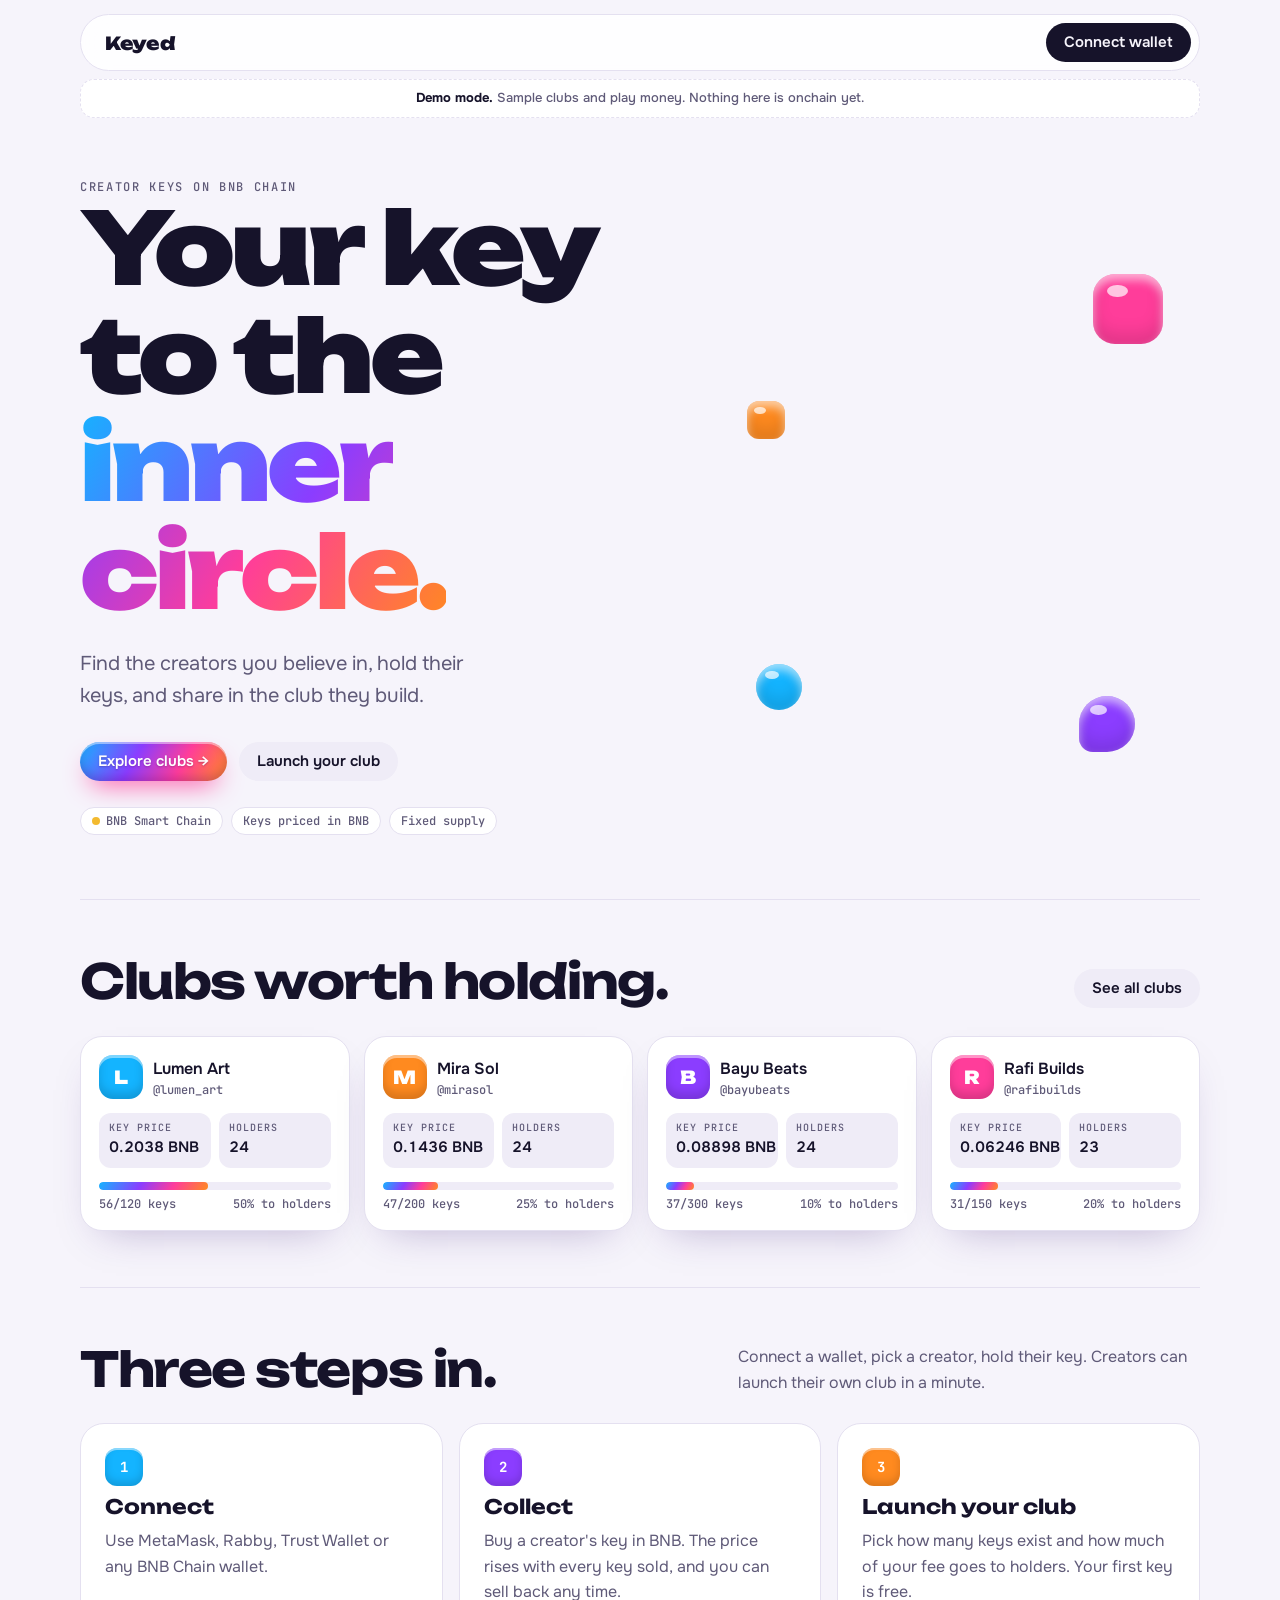
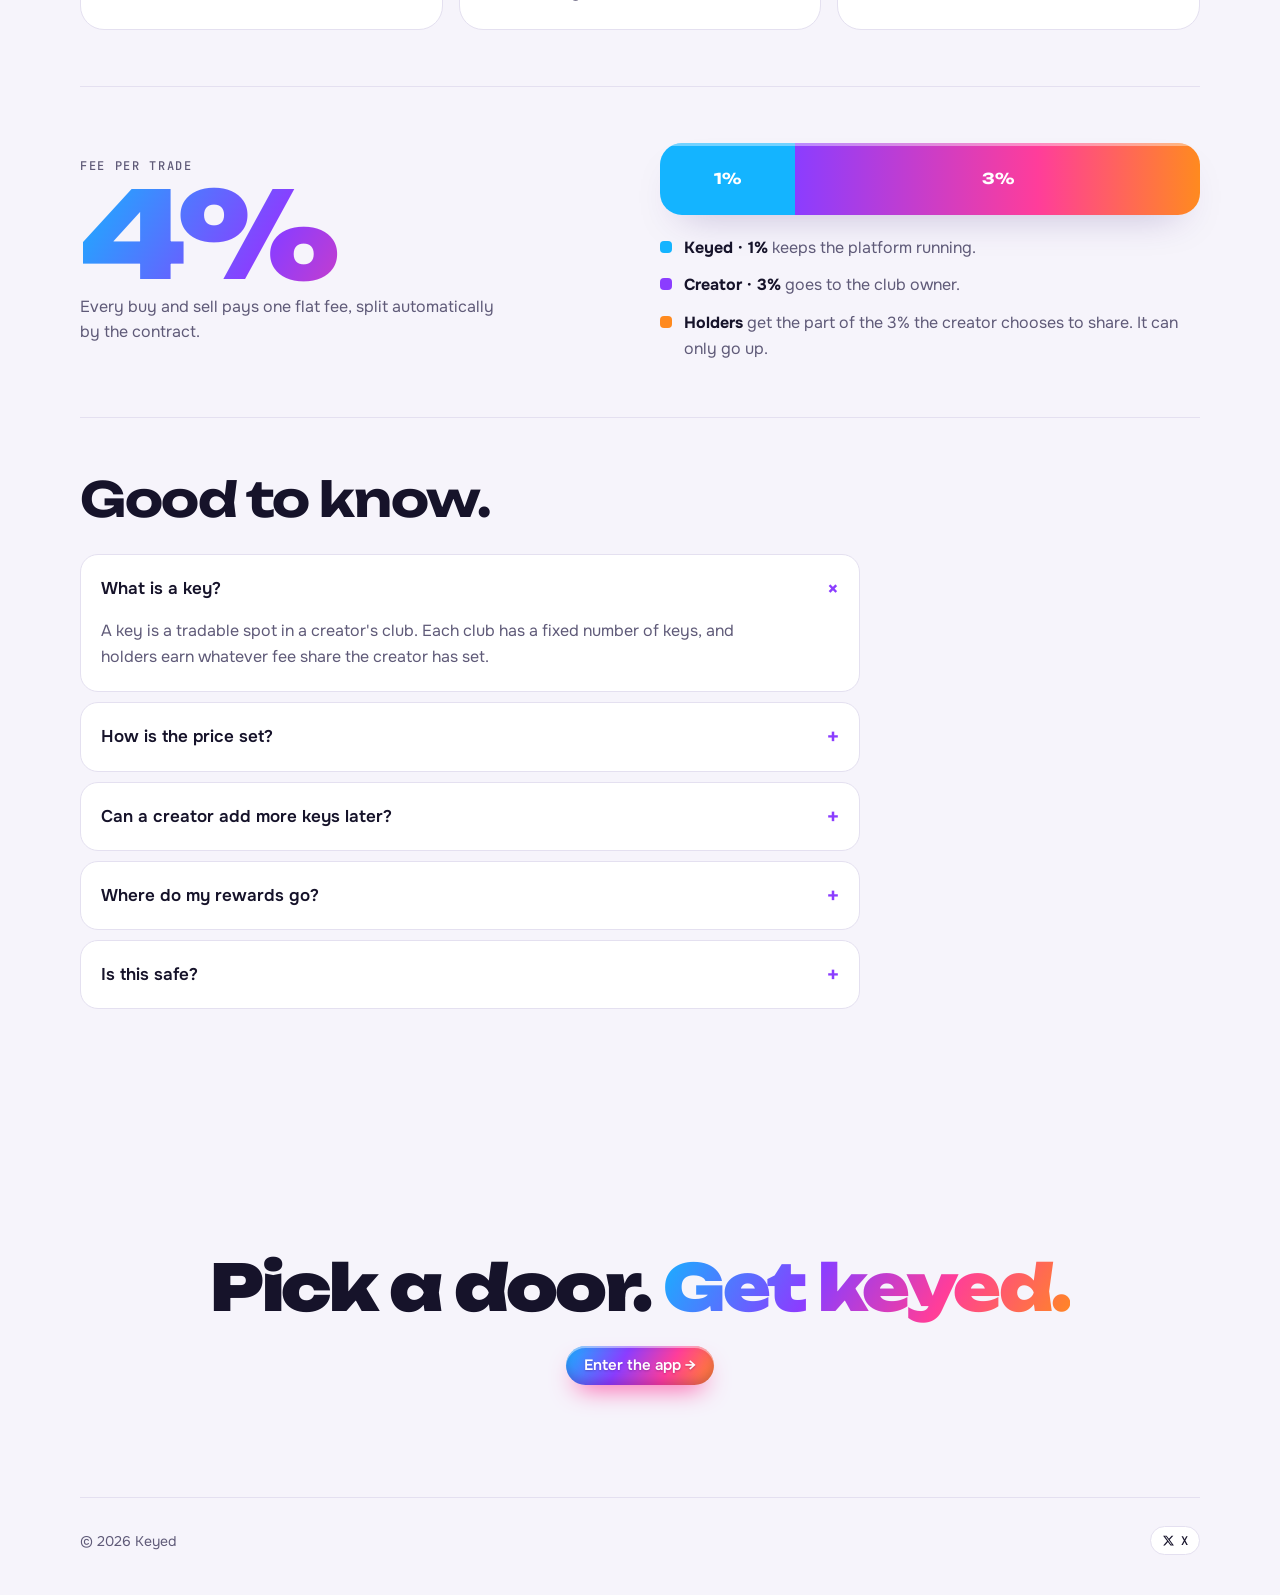
==== commit 900e9e95: "sa" ====
--- a/keyed-upload/index.html
+++ b/keyed-upload/index.html
@@ -29,8 +29,9 @@
   </nav>
   <main id="view" tabindex="-1"></main>
   <footer class="foot">
-    <span>© 2026 Keyed · Experimental, unaudited contracts. Collecting keys carries risk.</span>
-    <span><a href="#/info">How it works</a> · <a href="#/explore">Discover</a> · <a id="xlink" href="https://x.com/" target="_blank" rel="noopener">X</a></span>
+    <span>© 2026 Keyed</span>
+    <span class="foot-ca" id="footCa" hidden><b>Onchain contract</b> <a id="caLink" target="_blank" rel="noopener"></a> <button class="chip" type="button" id="caCopy">Copy</button><span class="foot-note">Live on BNB Smart Chain. Check every trade on BscScan. User funds stay in the contract, and no one can withdraw them, including the Keyed team.</span></span>
+    <a class="chip" id="xlink" href="https://x.com/" target="_blank" rel="noopener"><svg viewBox="0 0 24 24" width="13" height="13" aria-hidden="true"><path fill="currentColor" d="M17.8 3h3.1l-6.8 7.7L22 21h-6.2l-4.9-6.3L5.3 21H2.2l7.2-8.2L2 3h6.4l4.4 5.8zm-1.1 16.2h1.7L7.4 4.7H5.6z"/></svg> X</a>
   </footer>
 </div>
 <nav class="dock" aria-label="Shortcuts">
--- a/keyed-upload/styles.css
+++ b/keyed-upload/styles.css
@@ -77,7 +77,7 @@
 .tile.t-wallet{background:linear-gradient(160deg,#3a3552,#232036)}
 .tile.t-info{background:linear-gradient(160deg,#c08bff,var(--violet) 55%,#6a28d9)}
 .tile.on::after{content:"";position:absolute;bottom:-9px;left:50%;width:5px;height:5px;margin-left:-2.5px;border-radius:50%;background:#fff}
-body{padding-bottom:calc(110px + env(safe-area-inset-bottom,0px))}
+body.has-dock{padding-bottom:calc(110px + env(safe-area-inset-bottom,0px))}
 @media (max-width:420px){.dock{gap:10px;padding:10px 12px 14px}.tile{width:54px;height:54px}}
 
 /* buttons */
@@ -243,6 +243,12 @@
 
 .foot{border-top:1px solid var(--line);padding-block:28px 40px;margin-top:40px;display:flex;flex-wrap:wrap;justify-content:space-between;gap:12px;color:var(--muted);font-size:14px}
 .foot a{text-decoration:none}
+.foot{align-items:center}
+.foot-ca{display:inline-flex;flex-wrap:wrap;align-items:center;gap:8px;font:500 13px var(--mono)}
+.foot-ca a{color:var(--ink);text-decoration:underline;text-underline-offset:3px;overflow-wrap:anywhere}
+.foot-ca b{font-family:var(--body);color:var(--ink)}
+.foot-note{flex-basis:100%;font:400 13px/1.5 var(--body);color:var(--muted)}
+.foot .chip{cursor:pointer;text-decoration:none;color:var(--ink)}
 
 /* portfolio */
 .sum{display:grid;grid-template-columns:repeat(3,1fr);gap:14px;margin-bottom:20px}
